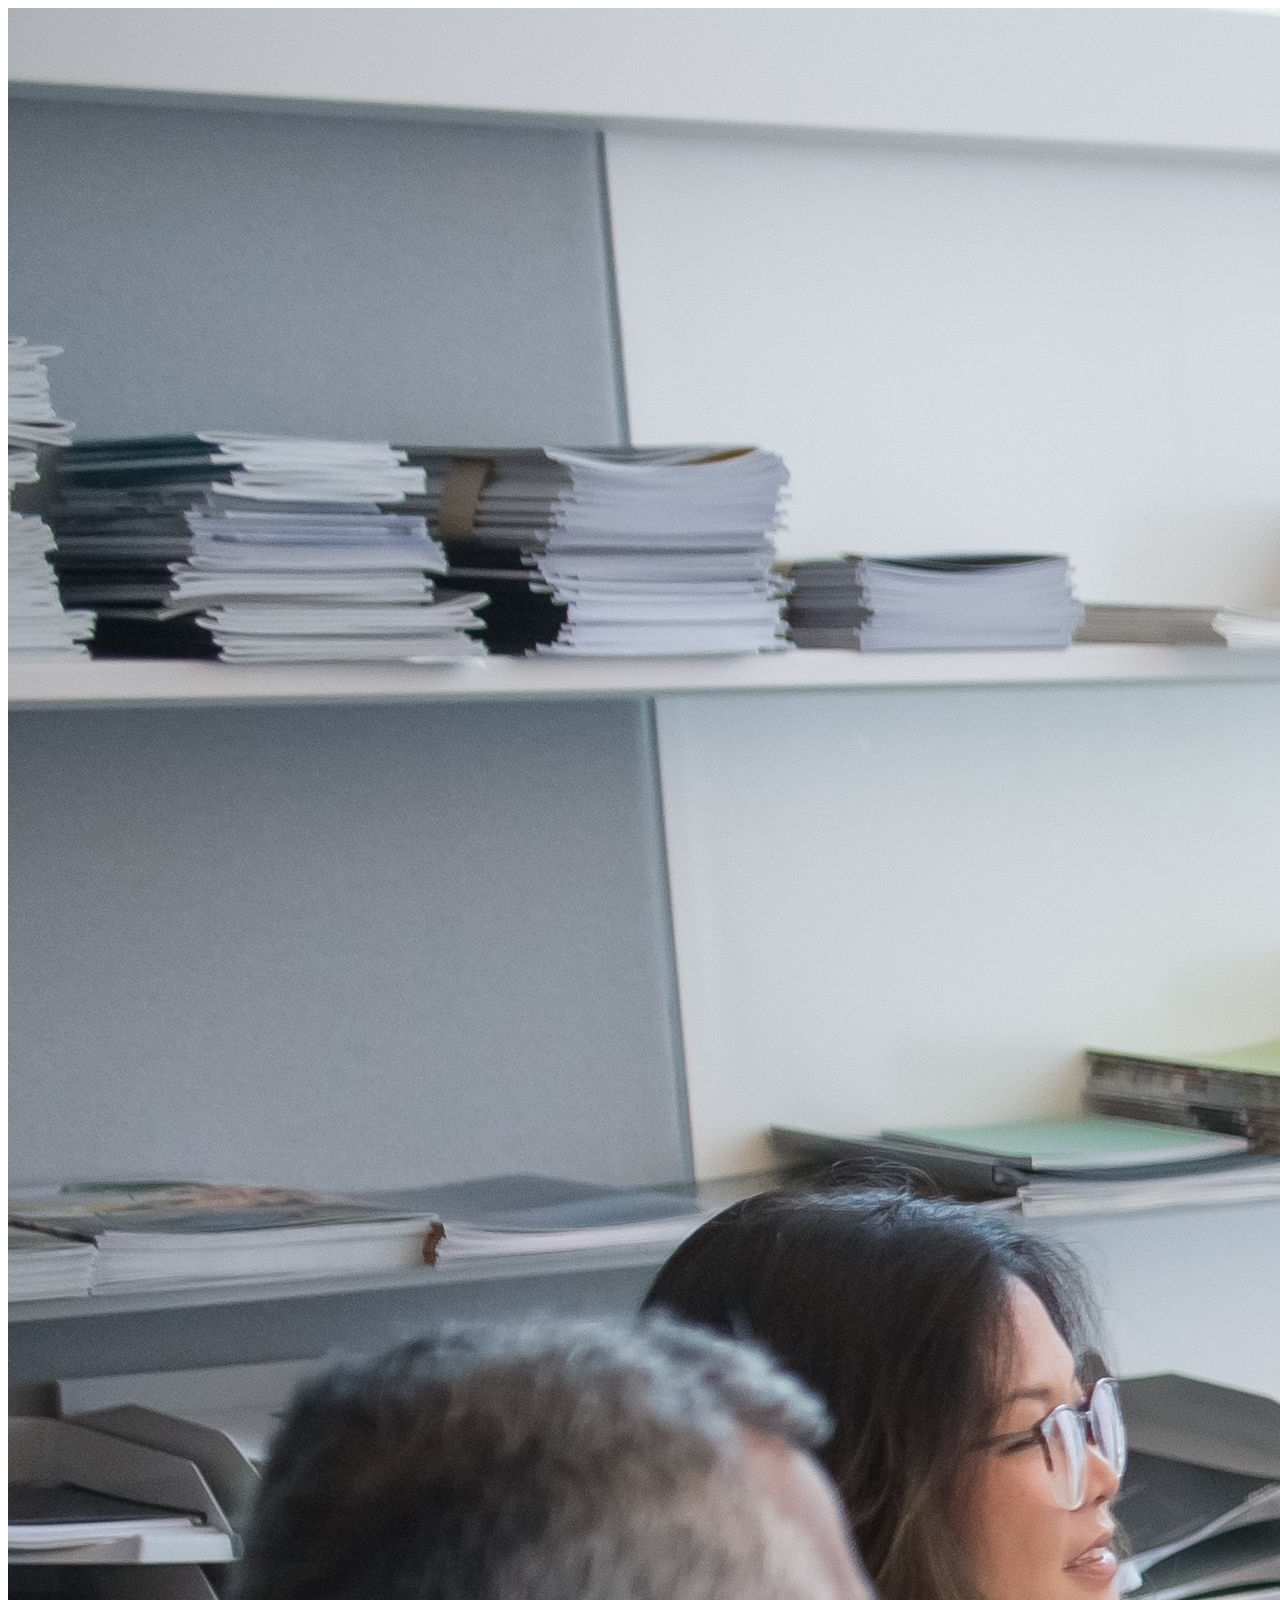
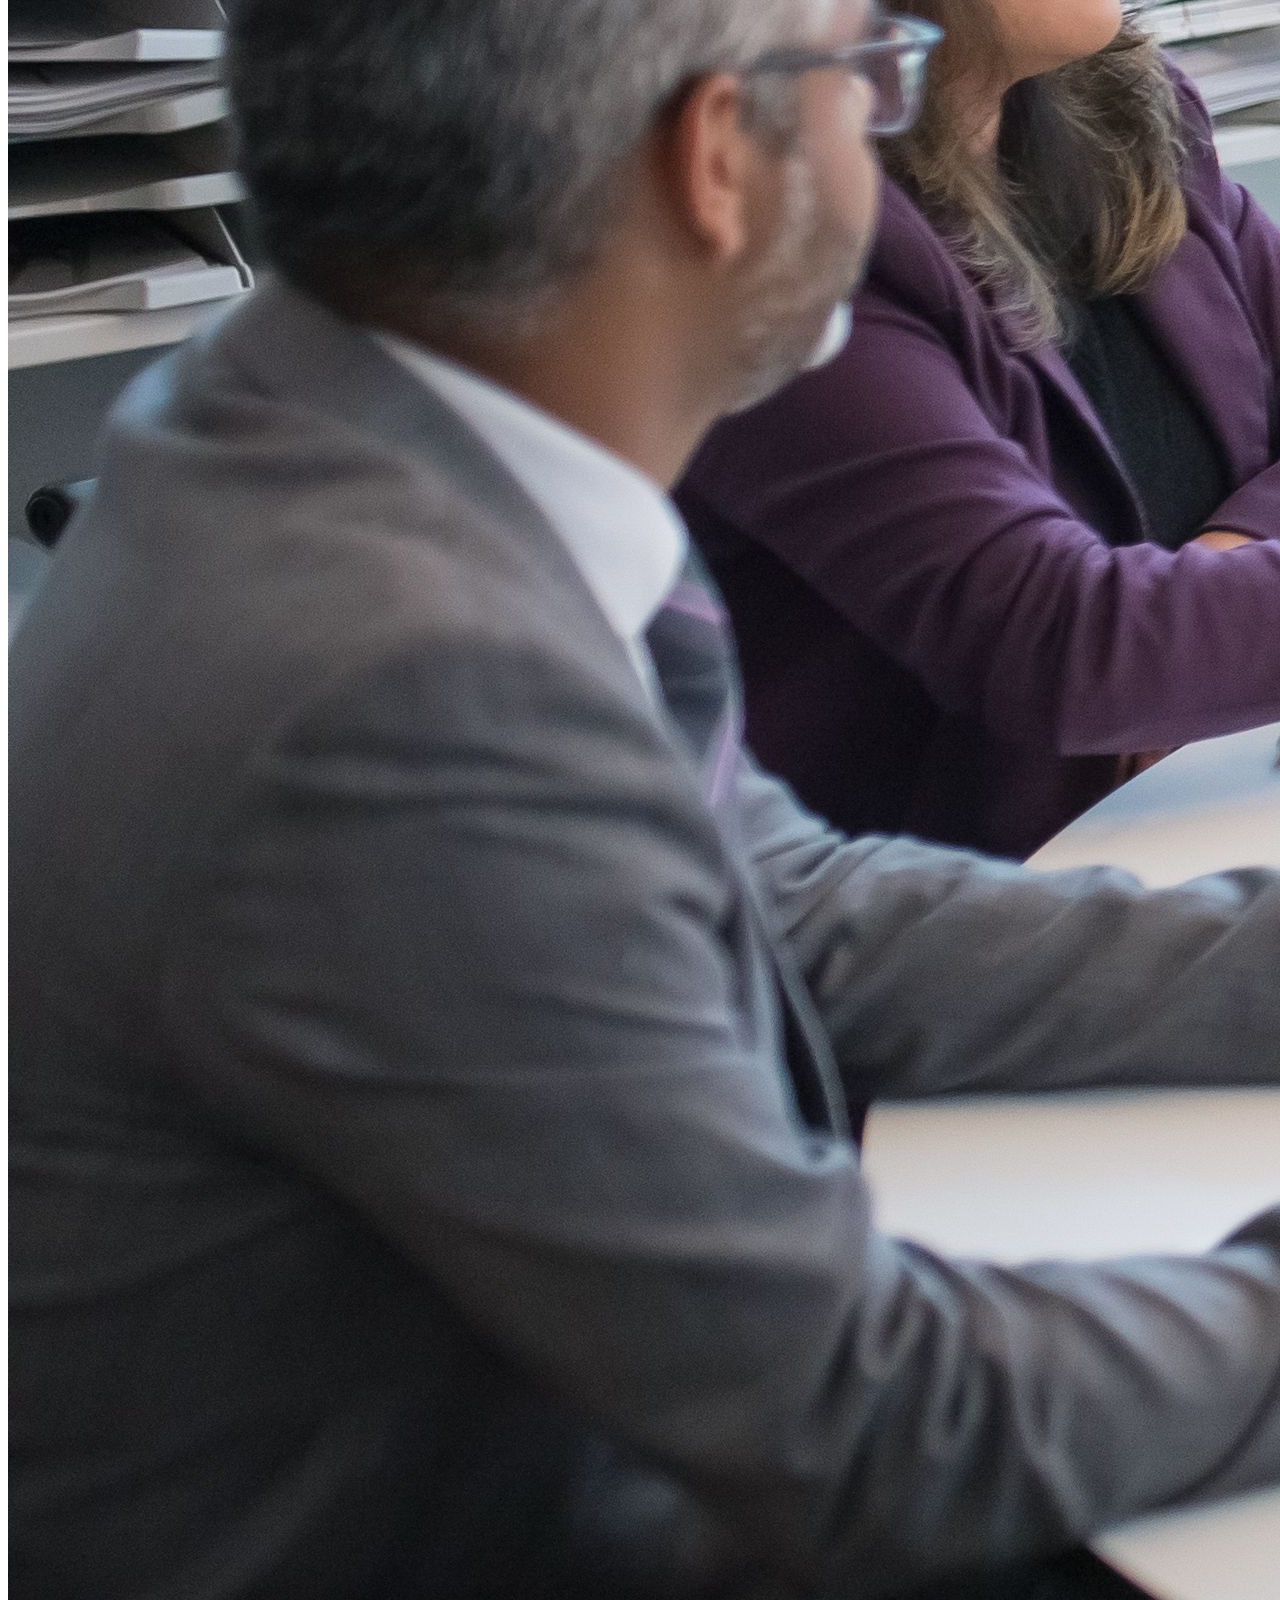
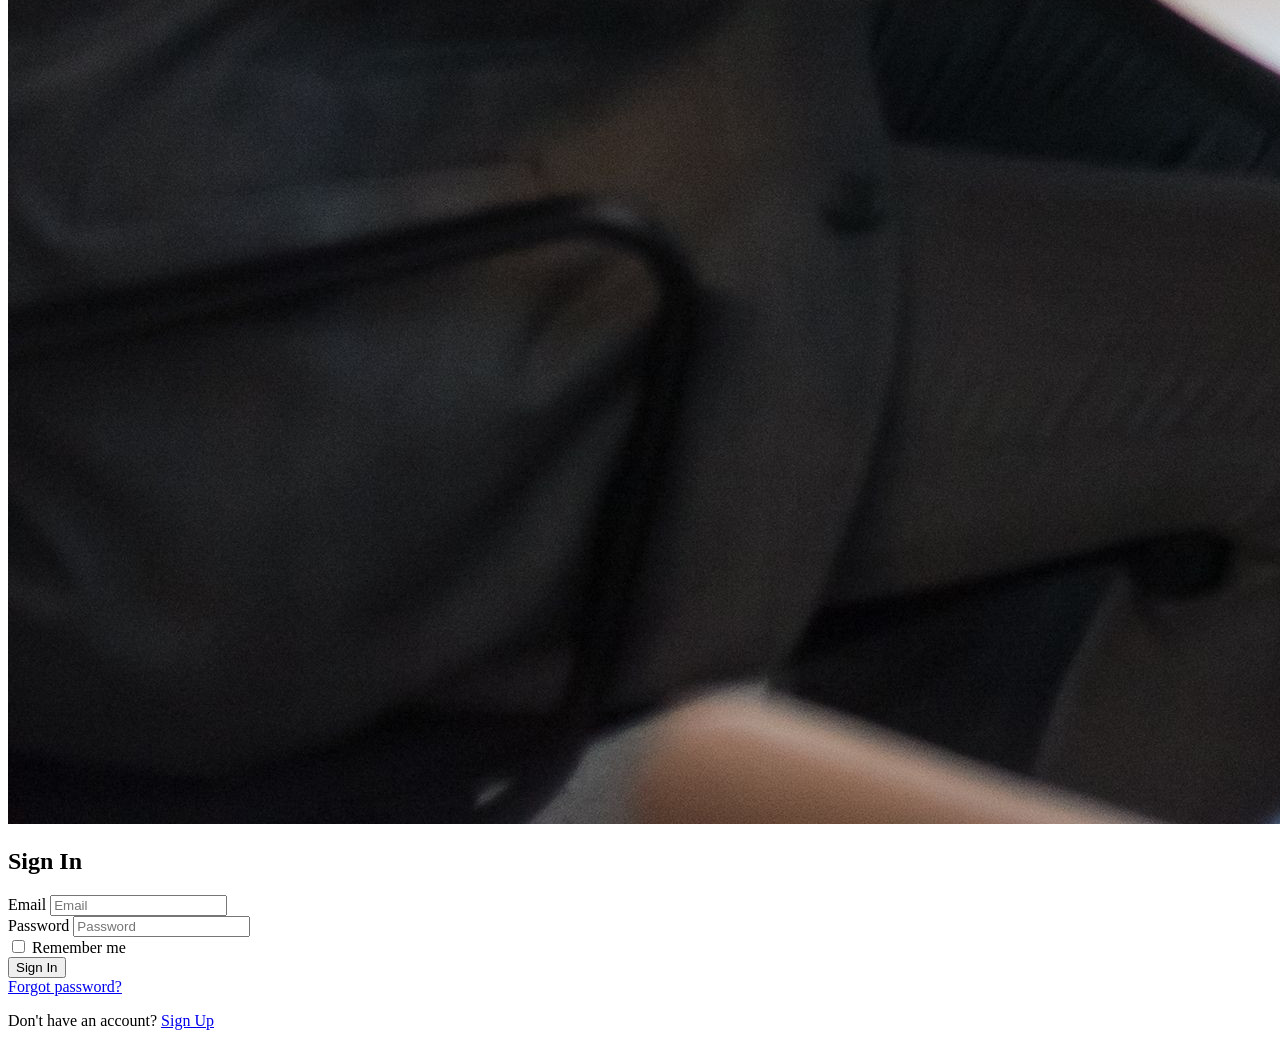
==== signin.html @ 362d706f "Add semantic HTML structure for dashboard, sign-in, and sign-up pages Establish accessible HTML5 mar" ====
<!DOCTYPE html>
<html lang="en">
<head>
  <meta charset="UTF-8">
  <meta name="viewport" content="width=device-width, initial-scale=1.0">
  <title>Sign In | DataSync Pro</title>
  <link rel="preconnect" href="https://fonts.googleapis.com">
  <link rel="preconnect" href="https://fonts.gstatic.com" crossorigin>
  <link href="https://fonts.googleapis.com/css2?family=Inter:wght@400;500;600;700&display=swap" rel="stylesheet">
  <link rel="stylesheet" href="assets/style/signinstyle.css">
</head>
<body>
  <div class="signin-layout">

    <!-- Left: Featured Office Image -->
    <aside class="signin-banner" aria-label="Office workspace">
      <img src="assets/images/global_performance_summary.jpg" alt="Modern office workspace with professionals collaborating">
    </aside>

    <!-- Right: Sign In Form -->
    <main class="signin-main">
      <section class="signin-form-container">
        <h1 class="signin-title">Sign In</h1>

        <form class="signin-form" action="#" method="post">
          <div class="form-group">
            <label for="email" class="form-label">Email</label>
            <input
              type="email"
              id="email"
              name="email"
              class="form-input"
              placeholder="Email"
              required
            >
          </div>

          <div class="form-group">
            <label for="password" class="form-label">Password</label>
            <input
              type="password"
              id="password"
              name="password"
              class="form-input"
              placeholder="Password"
              required
            >
          </div>

          <div class="form-group form-group--inline">
            <input type="checkbox" id="remember" name="remember" class="toggle-checkbox">
            <label for="remember" class="toggle-label">Remember me</label>
          </div>

          <button type="submit" class="btn btn-primary btn-full">Sign In</button>
        </form>

        <nav class="signin-links" aria-label="Sign in navigation">
          <a href="#" class="link link-primary">Forgot password?</a>
          <p class="signin-redirect">
            Don't have an account?
            <a href="signup.html" class="link link-primary">Sign Up</a>
          </p>
        </nav>
      </section>
    </main>

  </div>
</body>
</html>
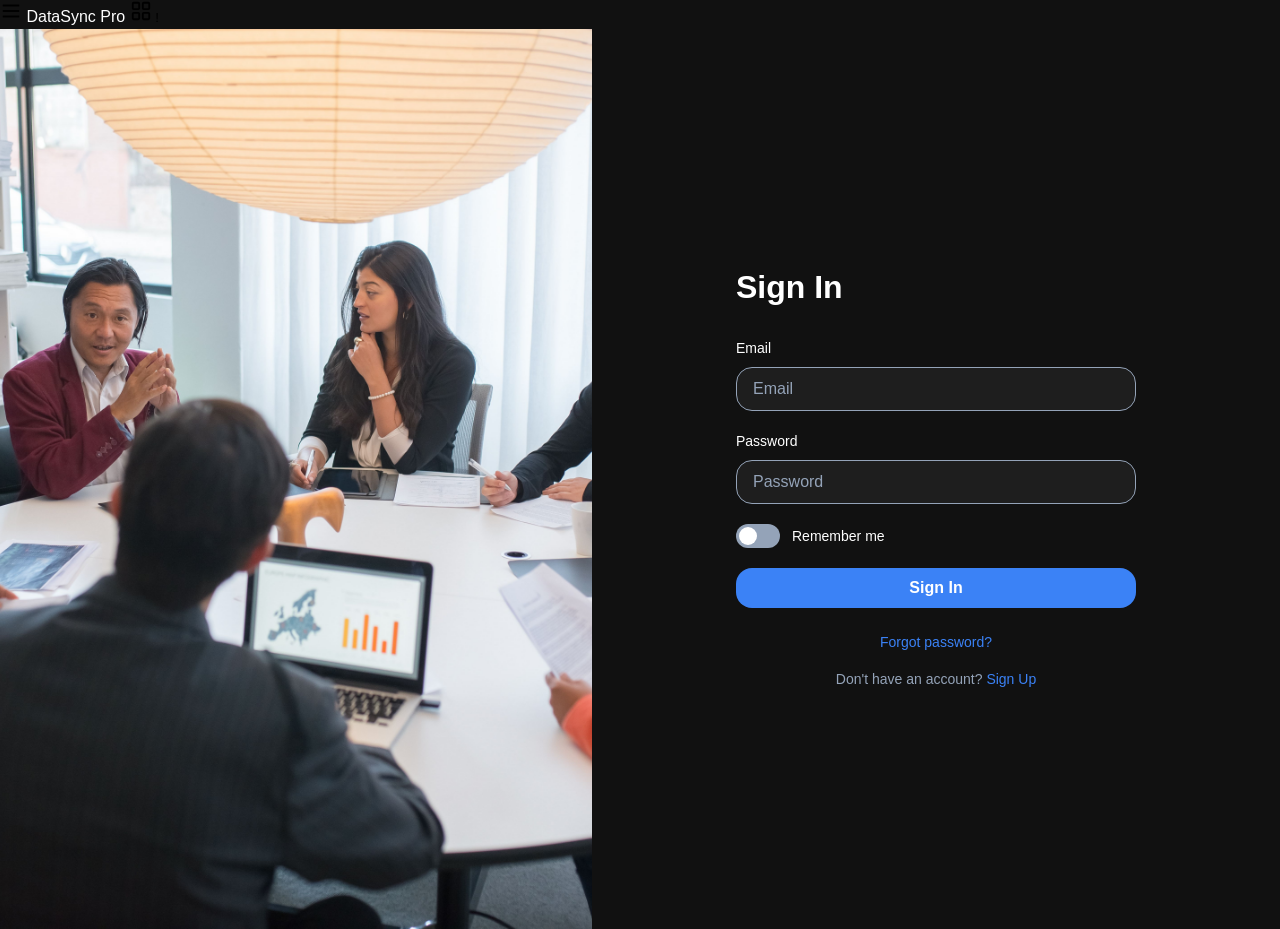
==== commit c0ce1bbd: "Add mobile header to Sign In page Introduce a mobile header section with navigation buttons and a lo" ====
--- a/signin.html
+++ b/signin.html
@@ -10,6 +10,22 @@
   <link rel="stylesheet" href="assets/style/signinstyle.css">
 </head>
 <body>
+  <header class="mobile-header">
+    <button type="button" class="mobile-header-btn" aria-label="Open menu">
+      <svg aria-hidden="true" width="22" height="22" viewBox="0 0 24 24" fill="none" stroke="currentColor" stroke-width="2">
+        <line x1="3" y1="6" x2="21" y2="6"/><line x1="3" y1="12" x2="21" y2="12"/><line x1="3" y1="18" x2="21" y2="18"/>
+      </svg>
+    </button>
+    <span class="mobile-header-logo">DataSync Pro</span>
+    <button type="button" class="mobile-header-btn mobile-header-apps" aria-label="Applications">
+      <svg aria-hidden="true" width="22" height="22" viewBox="0 0 24 24" fill="none" stroke="currentColor" stroke-width="2">
+        <rect x="3" y="3" width="7" height="7" rx="1"/><rect x="14" y="3" width="7" height="7" rx="1"/>
+        <rect x="3" y="14" width="7" height="7" rx="1"/><rect x="14" y="14" width="7" height="7" rx="1"/>
+      </svg>
+      <span class="mobile-header-badge" aria-hidden="true">!</span>
+    </button>
+  </header>
+
   <div class="signin-layout">
 
     <!-- Left: Featured Office Image -->
--- a/assets/style/signinstyle.css
+++ b/assets/style/signinstyle.css
@@ -0,0 +1,61 @@
+@import url('base.css');
+
+/* =============================================
+   Sign In — Desktop Layout (50/50 Split)
+   ============================================= */
+
+.signin-layout {
+  display: flex;
+  min-height: 100vh;
+}
+
+.signin-banner {
+  flex: 1;
+  overflow: hidden;
+}
+
+.signin-banner img {
+  width: 100%;
+  height: 100%;
+  object-fit: cover;
+}
+
+.signin-main {
+  flex: 1;
+  display: flex;
+  align-items: center;
+  justify-content: center;
+  padding: 48px;
+  background-color: var(--bg-main);
+}
+
+.signin-form-container {
+  width: 100%;
+  max-width: 400px;
+}
+
+.signin-title {
+  font-size: var(--font-size-h2);
+  font-weight: var(--font-weight-bold);
+  margin-bottom: 32px;
+}
+
+.signin-form {
+  display: flex;
+  flex-direction: column;
+  gap: 20px;
+}
+
+.signin-links {
+  display: flex;
+  flex-direction: column;
+  align-items: center;
+  gap: 16px;
+  margin-top: 24px;
+}
+
+.signin-redirect {
+  font-size: var(--font-size-caption);
+  color: var(--text-muted);
+  text-align: center;
+}
